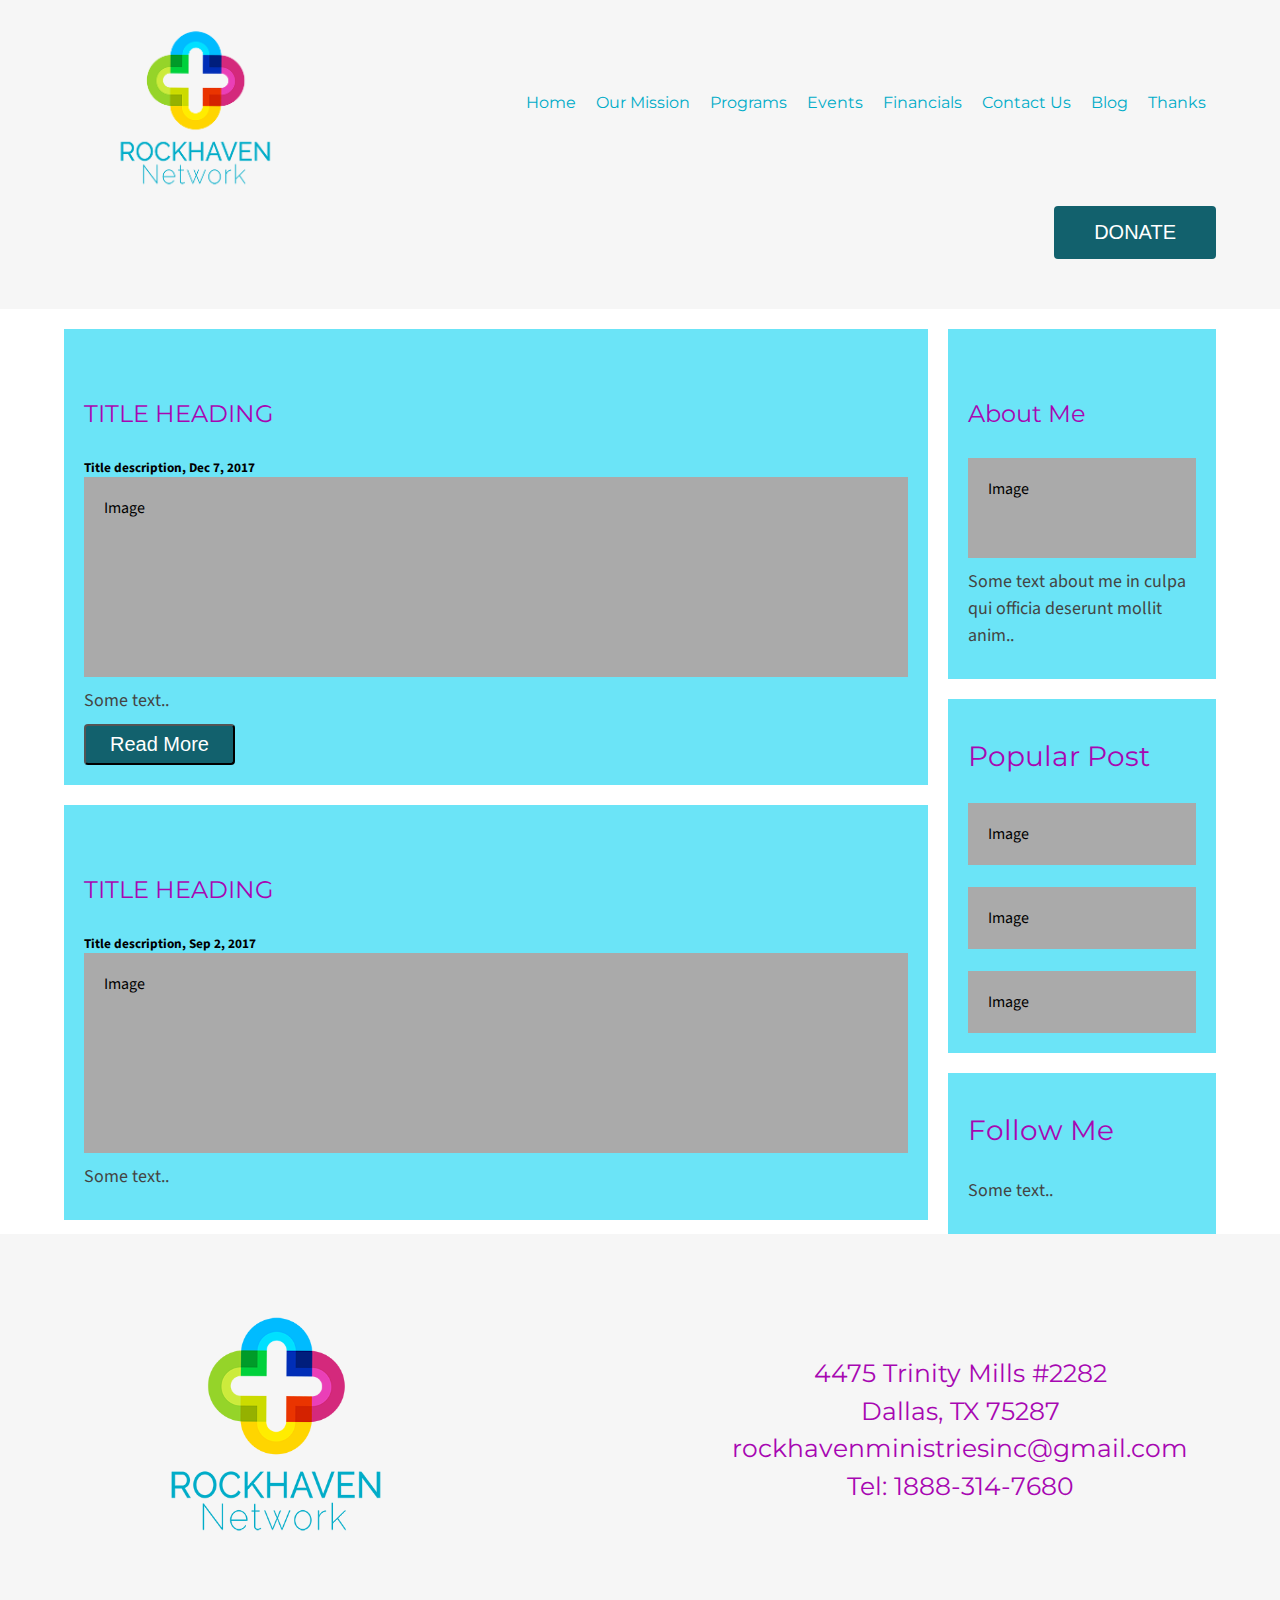
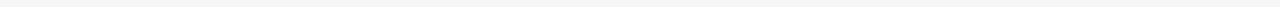
==== blog/index.html @ 4eefb665 "several edits" ====
<!DOCTYPE html>
<html lang="en">
<head>
    <meta charset="UTF-8">
    <meta name="viewport" content="width=device-width, initial-scale=1.0">
    <title>Rockhaven Blog</title>
    <link rel="stylesheet" href="../main.css">
    <link rel="stylesheet" href="https://use.fontawesome.com/releases/v5.5.0/css/all.css" integrity="sha384-B4dIYHKNBt8Bc12p+WXckhzcICo0wtJAoU8YZTY5qE0Id1GSseTk6S+L3BlXeVIU" crossorigin="anonymous">
</head>

<body>
  <header>
    <div class="wrapper">
        <div class="flex-header">

        
                 <img src="../img/rockhaven-logo.png" alt="Rockhaven Ministries Logo">
            
            
                 <nav>
                     <ul class="menu">
                            <li><a href="../index.html">Home</a></li>
                            <div class="dropdown">
                                <li><a href="../mission.html">Our Mission</a></li>
                            <div class="dropdown-content">
                                <a href="../team.html">Our Team</a>
                            </div>
                           </div>
                            <li><a href="../programs.html">Programs</a></li>
                            <li><a href="../events.html">Events</a></li>
                            <li><a href="../financials.html">Financials</a></li>
                            <li><a href="../contact.html">Contact Us</a></li>
                            <li><a href="">Blog</a></li>
                            <li><a href="">Thanks</a></li>
                    </ul>
                </nav>
              
     </div>
            <div class="donate-btn">
                <button class="header-btn">Donate</button>
            </div>
    </div>
  </header>

  <main class="wrapper">
      
    <div class="row">
        <div class="leftcolumn">
          <div class="card">
            <h2>TITLE HEADING</h2>
            <h5>Title description, Dec 7, 2017</h5>
            <div class="fakeimg" style="height:200px;">Image</div>
            <p>Some text..</p>
           <a href="blog.html"><button class="small-btn">Read More</button></a>
          </div>
          <div class="card">
            <h2>TITLE HEADING</h2>
            <h5>Title description, Sep 2, 2017</h5>
            <div class="fakeimg" style="height:200px;">Image</div>
            <p>Some text..</p>
          </div>
        </div>
        <div class="rightcolumn">
          <div class="card">
            <h2>About Me</h2>
            <div class="fakeimg" style="height:100px;">Image</div>
            <p>Some text about me in culpa qui officia deserunt mollit anim..</p>
          </div>
          <div class="card">
            <h3>Popular Post</h3>
            <div class="fakeimg">Image</div><br>
            <div class="fakeimg">Image</div><br>
            <div class="fakeimg">Image</div>
          </div>
          <div class="card">
            <h3>Follow Me</h3>
            <p>Some text..</p>
          </div>
        </div>
      </div>

  </main>

  <footer>
    <div class="wrapper">
        <div class="footer-wrap">
   

     <div class="footer-flex">
         <img src="../img/rockhaven-logo.png" alt="Rockhaven logo">
    </div>

    <div class="footer-flex">
        <ul>
          <li><a href="https://twitter.com/RockhavenMIn" target="_blank"><i class="fab fa-twitter"></i></a></li>
          <li><a href="" target="_blank"><i class="fab fa-facebook-f"></i></a></li>
          <li><a href="" target="_blank"><i class="fab fa-instagram"></i></a></li>
        </ul>
     </div>

    <div class="footer-flex">
     <address>
        <p>4475 Trinity Mills #2282<br>Dallas,  TX 75287<br>
        <a href="mailto:rockhavenministriesinc@gmail.com">rockhavenministriesinc@gmail.com</a><br>
        <a href="tel:+18883147680">Tel: 1888-314-7680</a></p>
      </address>
      </div>
    </div>
</div>
    </footer>

     
</body>
</html>
---- main.css ----
@import url('https://fonts.googleapis.com/css2?family=Montserrat:ital,wght@0,600;0,800;1,400&display=swap');
@import url('https://fonts.googleapis.com/css2?family=Source+Sans+Pro:wght@300;400&display=swap');

* {
    padding: 0;
    margin: 0;
    box-sizing: border-box;
}

html {
    font-size: 16px;
}

body {
    font-family: 'Source Sans Pro', sans-serif;
}


h1, h2, h3 {
    color: #a707b2;
    margin: 20px 0 30px;
    font-family: 'Montserrat', sans-serif; 
    font-weight: 400;
}

h1 {
    font-size: 2rem;
}

h2 {
    margin-top: 50px;
}

h3 {
    font-size: 1.75rem;
}

p {
    line-height: 150%;
    margin: 10px 0;
    color: #444444;
}

img {
    max-width: 100%;
    height: auto;
}

.main {
    padding: 50px 0 90px;
}

.wrapper {
    width: 90%;
    margin: 0 auto;
    max-width: 1200px;
}

/***********************
        HEADER 
************************/
header {
    background-color: #f6f6f6;
    padding-bottom: 50px;
}

nav {
   text-align: center;
}

nav ul, .image-gallery ul {
    list-style-type: none;
}

li {
    margin-bottom: 7px;
}

nav a {
    color: #00acc8;
    text-decoration: none;
    font-family: 'Montserrat', sans-serif; 
}

nav a:hover, footer a:hover {
    color: #12616d;
}

.dropdown-content {
    display: none;
    margin: 5px 0;
}

.dropdown:hover .dropdown-content {
    display: block;
    background-color: white;
    padding: 5px;
  
}

.menu {
    padding-top: 30px;
}


header img {
    width: 250px;
}

.flex-header {
    display: flex;
    flex-direction: column;
    align-items: center;
    justify-content: center;
}


.text-color  {
    color: #00acc8;
}

.banner img {
    margin: 0;
    width: 100%;
   
}

button {
    text-decoration: none;
    background-color: #12616d;
    color: white;
    display: inline-block;
    padding: 0.35em 1.2em;
    font-size: 2.25rem;
    margin-top: 30px;
    outline: none;
    border-radius: 4px;
}

.header-btn {
    font-size: 1.25rem;
    padding: .25em .75em;
    border: none;
    /*box-shadow: 0 20px 30px 0 rgba(0,0,0,.1);
    box-shadow: 0 5px 25px 0 rgba(0,0,0,.25);*/
}

.button, .donate-btn {
    text-align: center;
}

/***************************
    MAIN SECTION 
****************************/

.img1 img {
    border: 2px solid #a707b2;
    margin: 20px 0;
}

.featured-stories figcaption {
    font-size: 1.25rem;
}

.featured-stories h3 {
    margin: 20px 0 15px;
}

.date {
    color: #a707b2;
    margin-top: 0;
    font-size: 1rem;
    font-style: italic;
}

.donate-btn {
    padding: 30px 0;
}

.cta {
    background-color: #12616d;
    padding: 150px 0;
    color: white;
    font-size: 2.25rem;
    text-transform: uppercase;   
}

.cta button {
    box-shadow: none;
}

.cta p {
    width: 90%;
    text-align: center;
    margin: auto;
    color: white;
    font-family: 'Montserrat', sans-serif; 
}

.image-gallery {
    width: 100%;
}

/***********************
FOOTER SECTION 
************************/

footer {
    padding: 40px 0;
    text-align: center;
    background-color: #f6f6f6;
}

footer ul li {
    display: inline;
    font-size: 2.5em;
  }
  
  footer i {
    margin: 10px 5px;
    padding: 5px;
    color: #12616d;
  }
   
  footer address {
      margin: 0;
      font-family: 'Montserrat', sans-serif; 
  }

  address p {
    color: #a707b2;
  }



/**********************
Mission Page
***********************/

.bullet-list {
    margin-top: 20px;
}

.extra-info {
    margin-top: 40px;
}

.mission-btn {
    text-decoration: none;
    display: inline-block;
    padding: 0.35em 1.2em;
    font-size: 1.25rem;
    margin: 0;
}

 .rh-vision {
     font-weight: bold;
 }



/********************
Contact Page 
********************/

 address, address a, figcaption {
     color: #a707b2;
     font-style: normal;
     text-decoration: none;
     font-size: 1.25rem;
 }

 address p {
     margin: 50px 0 30px;
 }


 .contact-main {
     text-align: center;
 }

 .cathy-headshot img {
     border: 2px solid #f39dd9;
     
 }

 figcaption {
     margin-top: 10px;
 }

 /**********************************
 PROGRAMS PAGE
 ***********************************/
.small-btn {
    display: inline-block;
    padding: 0.35em 1.2em;
    font-size: 1.25rem;
    margin: 0;
}

/************************************
EVENTS
**************************************/

.event-pics {
    margin-top: 60px;
}

.event-pics img {
    margin: 20px 0;
}


/*****************************************
OUR TEAM 
******************************************/
.board-members, .names {
    text-align: center;
}

.board-members ul {
    list-style-position: inside;
}

.board-member-heading {
    font-size: 2rem;
}

.team-name {
    font-size: 1.625rem;
    color: #00acc8;
    font-weight: bold;
    display: inline-block;
    text-align: left;
}


.team {
    padding: 50px 0 100px;
}

.p2 {
    margin-top: 30px;
}


 /* ================================================================
      DESKTOP MEDIA QUERY
  ====================================================================*/
  
  @media only screen and (min-width: 1200px) {

    /*****************************
            HEADER 
    ******************************/
 
   .flex-header {
        display: flex;
        flex-direction: row;
        justify-content: space-between;
    }

    header img {
        margin: 0;
        width: 250px;
    }


  .header-btn {
        text-decoration: none;
        padding: 0.75em 2em;
        font-size: 1.25rem;
        margin: 0;
    }

    .menu {
        padding: 0;
    }
  
    .donate-btn {
        text-align: right;
        padding: 0;
    }

    .donate-btn button {
        text-transform: uppercase;
    }
    
    nav {
        display: flex;
        align-items: center;
    }

   nav ul {
        display: flex;
    }

    nav li {
        margin: 0 10px;
    } 

    /************************
     MAIN SECTION 
     ************************/

    .main-content {
        display: flex;
        margin: 40px 0 70px;
    }

    .main-text {
        width: 30%;
    }

    .featured-stories {
        width: 30%;
    }

    .img1 {
        display: flex;
        width: 30%;
        margin: 0 50px;
    }

    .img1 img {
        display: block;
    }

    .cta {
        padding: 150px 0;
    }

    .cta p {
        font-size: 3rem;
    }

    /****************************
    HOMEPAGE IMAGE GALLERY
    ***************************/


   .image-gallery {
       margin-bottom: 30px;
   }

    /****************************
    FOOTER
    ****************************/
    .footer-wrap {
        display: flex;
        justify-content: space-around;
        align-items: center;
     }

    
    footer ul li i {
        margin: 20px;
        padding: 0;
    }

    footer img {
        margin-right: 30px;
        width: 350px;
    }

    footer p {
        margin-left: 30px;
    }

    /************************
    CONTACT PAGE 
    ************************/

    .contact-info {
        display: flex;
        justify-content: space-around;
    }

    .contact-main h1 {
        margin: 40px 0 50px;
        font-size: 2.375rem;
    }

     address p, address a, figcaption {
         font-size: 1.562rem;
     }

     .address-logo img {
         width: 350px;
     }

     .mission-content, .flex {
         display: flex;
         margin-top: 50px;
     }

     .col-1, .col-2 {
         width: 50%;
     }

     .col-1 {
         margin-right: 40px;
     }

     p {
         font-size: 1.125rem;
     }

     .wrap {
         width: 80%;
     }
    
     

    /*BLOG PAGE*/

    /* Create two unequal columns that floats next to each other */
/* Left column */
.leftcolumn {
    float: left;
    width: 75%;
  }
  
  /* Right column */
  .rightcolumn {
    float: left;
    width: 25%;
    padding-left: 20px;
  }
  
  /* Fake image */
  .fakeimg {
    background-color: #aaa;
    width: 100%;
    padding: 20px;
  }
  
  /* Add a card effect for articles */
  .card {
    background-color: white;
    padding: 20px;
    margin-top: 20px;
  }
  
  /* Clear floats after the columns */
  .row:after {
    content: "";
    display: table;
    clear: both;
  }

  .card {
      background-color: #6be4f7;
  }
   
  }
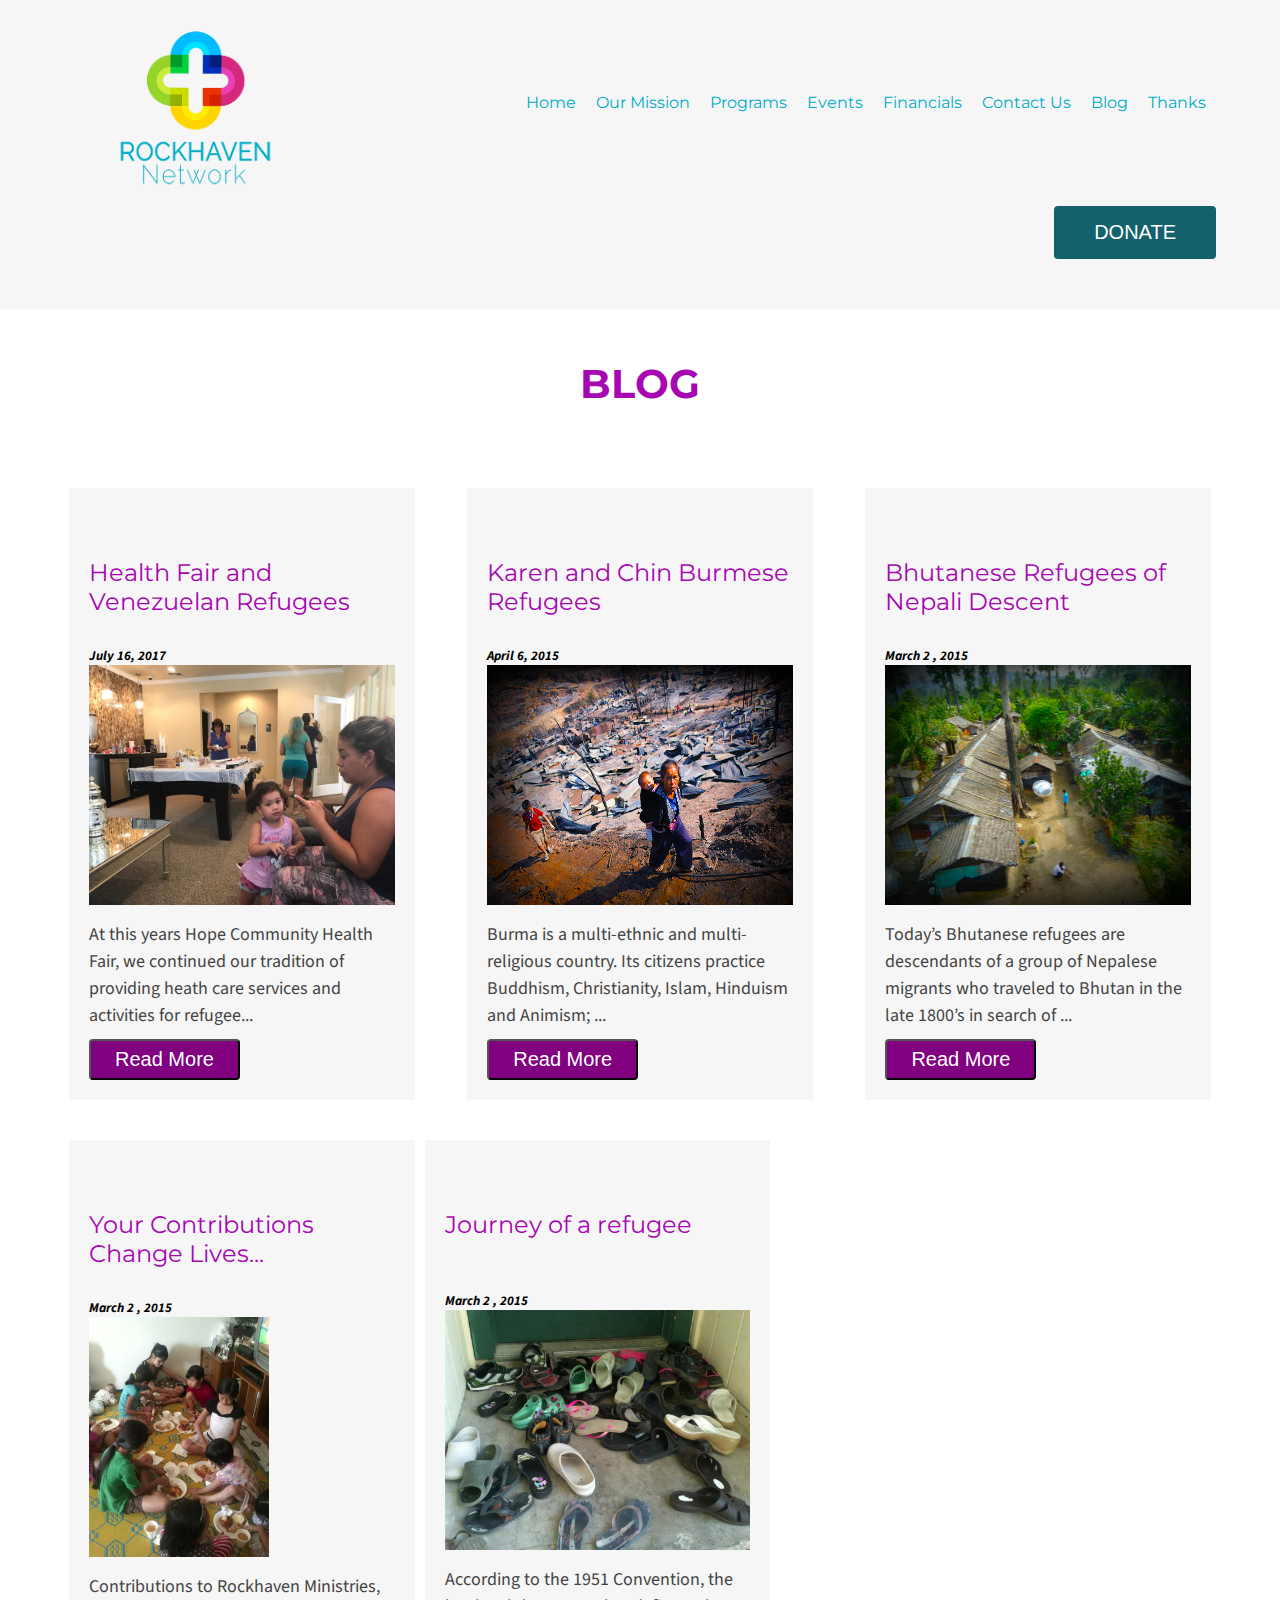
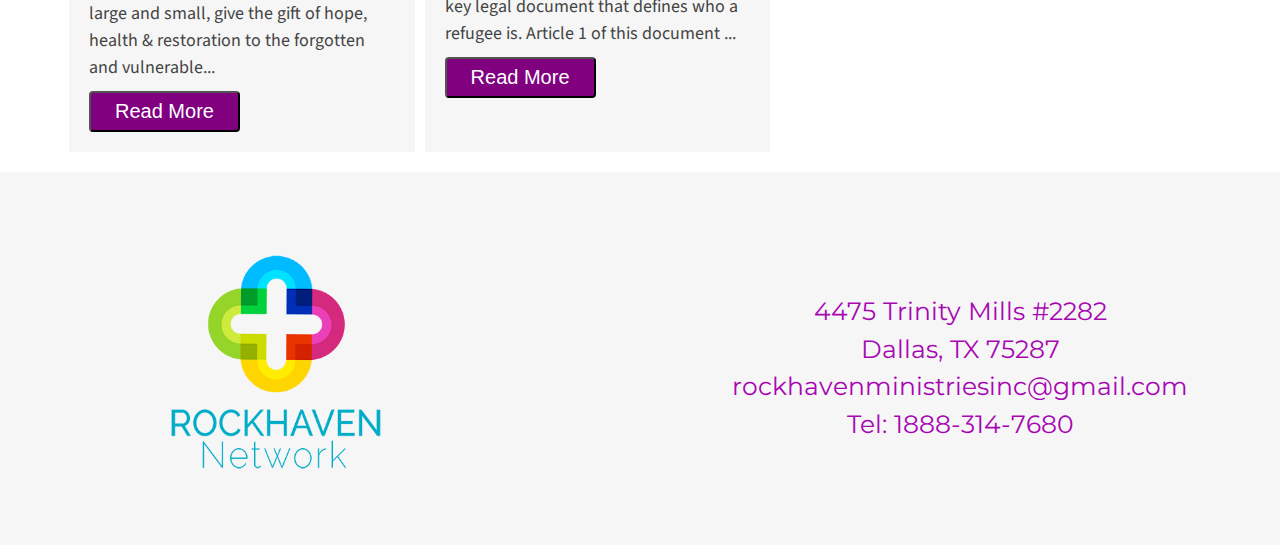
==== commit c751b61e: "updated cta section and blog page" ====
--- a/blog/index.html
+++ b/blog/index.html
@@ -30,8 +30,8 @@
                             <li><a href="../events.html">Events</a></li>
                             <li><a href="../financials.html">Financials</a></li>
                             <li><a href="../contact.html">Contact Us</a></li>
-                            <li><a href="">Blog</a></li>
-                            <li><a href="">Thanks</a></li>
+                            <li><a href="index.html">Blog</a></li>
+                            <li><a href="../thanks.html">Thanks</a></li>
                     </ul>
                 </nav>
               
@@ -42,43 +42,63 @@
     </div>
   </header>
 
-  <main class="wrapper">
+  <main class="blog">
+
+    <div class="blog-banner">
+         <h1>BLOG</h1>
+   </div>
       
-    <div class="row">
-        <div class="leftcolumn">
+    <div class="wrapper row1">
+        
           <div class="card">
-            <h2>TITLE HEADING</h2>
-            <h5>Title description, Dec 7, 2017</h5>
-            <div class="fakeimg" style="height:200px;">Image</div>
-            <p>Some text..</p>
-           <a href="blog.html"><button class="small-btn">Read More</button></a>
+            <h2>Health Fair and Venezuelan Refugees</h2>
+            <h5>July 16, 2017</h5>
+            <img src="../img/girl-pic.jpg" alt="">
+            <p>At this years Hope Community Health Fair, we continued our tradition of providing heath care services and activities for refugee...</p>
+           <a href="first-entry.html"><button class="small-btn">Read More</button></a>
           </div>
+
           <div class="card">
-            <h2>TITLE HEADING</h2>
-            <h5>Title description, Sep 2, 2017</h5>
-            <div class="fakeimg" style="height:200px;">Image</div>
-            <p>Some text..</p>
+            <h2>Karen and Chin Burmese Refugees </h2>
+            <h5>April 6, 2015</h5>
+            <img src="../img/new-pics/blog1.png" alt="">
+            <p>
+              Burma is a multi-ethnic and multi-religious country. Its citizens practice Buddhism, Christianity, Islam, Hinduism and Animism;
+              ...</p>
+              <a href="second-entry.html"><button class="small-btn">Read More</button></a>
           </div>
-        </div>
-        <div class="rightcolumn">
+
           <div class="card">
-            <h2>About Me</h2>
-            <div class="fakeimg" style="height:100px;">Image</div>
-            <p>Some text about me in culpa qui officia deserunt mollit anim..</p>
+            <h2>Bhutanese Refugees of Nepali Descent</h2>
+            <h5>March 2 , 2015</h5>
+            <img src="../img/new-pics/blog2.png" alt="">
+            <p>Today’s Bhutanese refugees are descendants of a group of Nepalese migrants who traveled to Bhutan in the late 1800’s in search of ...</p>
+           <a href="third-entry.html"><button class="small-btn">Read More</button></a>
           </div>
-          <div class="card">
-            <h3>Popular Post</h3>
-            <div class="fakeimg">Image</div><br>
-            <div class="fakeimg">Image</div><br>
-            <div class="fakeimg">Image</div>
-          </div>
-          <div class="card">
-            <h3>Follow Me</h3>
-            <p>Some text..</p>
-          </div>
-        </div>
+    </div>
+    <div class=" wrapper row2">
+
+      <div class="card">
+        <h2>Your Contributions Change Lives...</h2>
+        <h5>March 2 , 2015</h5>
+        <img src="../img/new-pics/blog3.jpg" alt="">
+        <p>Contributions to Rockhaven Ministries, large and small, give the gift of hope, health & restoration to the forgotten  and vulnerable...</p>
+       <a href="fourth-entry.html"><button class="small-btn">Read More</button></a>
       </div>
+    
 
+    <div class="card">
+      <h2>Journey of a refugee</h2><br>
+      <h5>March 2 , 2015</h5>
+      <img src="../img/new-pics/blog4.jpg" alt="">
+       <p>According to the 1951 Convention, the key legal document that defines who a refugee is. Article 1 of this document
+       ...</p>
+     <a href="fifth-entry.html"><button class="small-btn">Read More</button></a>
+    </div>
+  
+    </div>
+       
+      
   </main>
 
   <footer>
--- a/main.css
+++ b/main.css
@@ -33,6 +33,10 @@
 
 h3 {
     font-size: 1.75rem;
+}
+
+h4 {
+    font-size: 1.25rem;
 }
 
 p {
@@ -68,7 +72,7 @@
    text-align: center;
 }
 
-nav ul, .image-gallery ul {
+nav ul, .image-gallery ul, .sponsors ul {
     list-style-type: none;
 }
 
@@ -140,6 +144,7 @@
 .header-btn {
     font-size: 1.25rem;
     padding: .25em .75em;
+    
     border: none;
     /*box-shadow: 0 20px 30px 0 rgba(0,0,0,.1);
     box-shadow: 0 5px 25px 0 rgba(0,0,0,.25);*/
@@ -178,27 +183,78 @@
 }
 
 .cta {
-    background-color: #12616d;
-    padding: 150px 0;
-    color: white;
-    font-size: 2.25rem;
-    text-transform: uppercase;   
-}
-
-.cta button {
-    box-shadow: none;
-}
+    position: relative;
+    padding: 200px 0;
+    margin: 50px 0;
+}
+
+.cta::before {
+    content: "";
+    position: absolute;
+    top: 0px;
+    right: 0px;
+    bottom: 0px;
+    left: 0px;
+    background-image: url("img/artboard.png");
+    background-repeat: no-repeat;
+    background-position: center;
+    background-size: cover;
+    opacity: 0.6;
+}
+
+.cta-btn {
+    border: 2px solid white;
+    position: relative;
+    background-color: white;
+    color: #00acc8;
+    top: 60px;
+    text-transform: uppercase;
+    right: 0px;
+    font-weight: bold;
+}
+
 
 .cta p {
     width: 90%;
-    text-align: center;
     margin: auto;
     color: white;
     font-family: 'Montserrat', sans-serif; 
-}
-
-.image-gallery {
-    width: 100%;
+    position: relative;
+    font-size: 2.25rem;
+    text-transform: uppercase;  
+    text-align: center; 
+    top: -100px;
+    width: 40%;
+    font-weight: bolder;
+    border-radius: 4px;
+}
+
+.cta-area {
+    text-align: center;
+}
+
+.sponsors {
+    background-color: #a707b2;
+    padding-top: 20px;
+    margin-top: 70px;
+}
+
+.sponsors h2 {
+    text-align: center;
+    margin: 10px 0 0;
+    color: white;
+    position: relative;
+}
+
+
+.sponsors ul {
+    margin-top: 60px;
+    text-align: center;
+}
+
+
+.img-bg {
+    background-color: white;
 }
 
 /***********************
@@ -343,10 +399,55 @@
     margin-top: 30px;
 }
 
+/*****************************************
+BLOG PAGE
+*****************************************/
+
+.card {
+    background-color: #f6f6f6;
+    padding: 20px;
+    margin: 20px 5px;
+  }
+
+  .card img {
+     height: 240px;
+  }
+
+
+  .blog-banner-text {
+     
+      width: 50%;
+  }
+
+  .blog-banner h1 {
+      text-align: center;
+      margin-top: 0;
+      font-size: 2.5rem;
+      padding: 50px 0 30px;
+      font-weight: bold;
+  }
+
+
+  .card h5 {
+      font-style: italic;
+  }
+   
+  .card button {
+      background-color: purple;
+  }
+
+  .blog5-list {
+      margin-left: 60px;
+  }
+
+  .bold {
+      font-weight: bold;
+  }
+
 
  /* ================================================================
       DESKTOP MEDIA QUERY
-  ====================================================================*/
+  ===================================================================*/
   
   @media only screen and (min-width: 1200px) {
 
@@ -405,7 +506,7 @@
 
     .main-content {
         display: flex;
-        margin: 40px 0 70px;
+        margin: 40px 0 0;
     }
 
     .main-text {
@@ -427,12 +528,21 @@
     }
 
     .cta {
-        padding: 150px 0;
+        margin: 10px 0 60px;
     }
 
     .cta p {
         font-size: 3rem;
     }
+
+
+    .sponsors h2 {
+        font-size: 1.875rem;
+    }
+
+    .sponsors li {
+        display: inline;
+     }
 
     /****************************
     HOMEPAGE IMAGE GALLERY
@@ -514,45 +624,23 @@
 
     /*BLOG PAGE*/
 
-    /* Create two unequal columns that floats next to each other */
-/* Left column */
-.leftcolumn {
-    float: left;
-    width: 75%;
-  }
+ 
+  /* Add a card effect for articles */
+
+  .row1 {
+      display: flex;
+      justify-content: space-between;
+  }
+
+  .row2 {
+      display: flex;
+  }
+
+  .card {
+    width: 30%;
+  }
+
   
-  /* Right column */
-  .rightcolumn {
-    float: left;
-    width: 25%;
-    padding-left: 20px;
-  }
-  
-  /* Fake image */
-  .fakeimg {
-    background-color: #aaa;
-    width: 100%;
-    padding: 20px;
-  }
-  
-  /* Add a card effect for articles */
-  .card {
-    background-color: white;
-    padding: 20px;
-    margin-top: 20px;
-  }
-  
-  /* Clear floats after the columns */
-  .row:after {
-    content: "";
-    display: table;
-    clear: both;
-  }
-
-  .card {
-      background-color: #6be4f7;
-  }
-   
   }
 
 
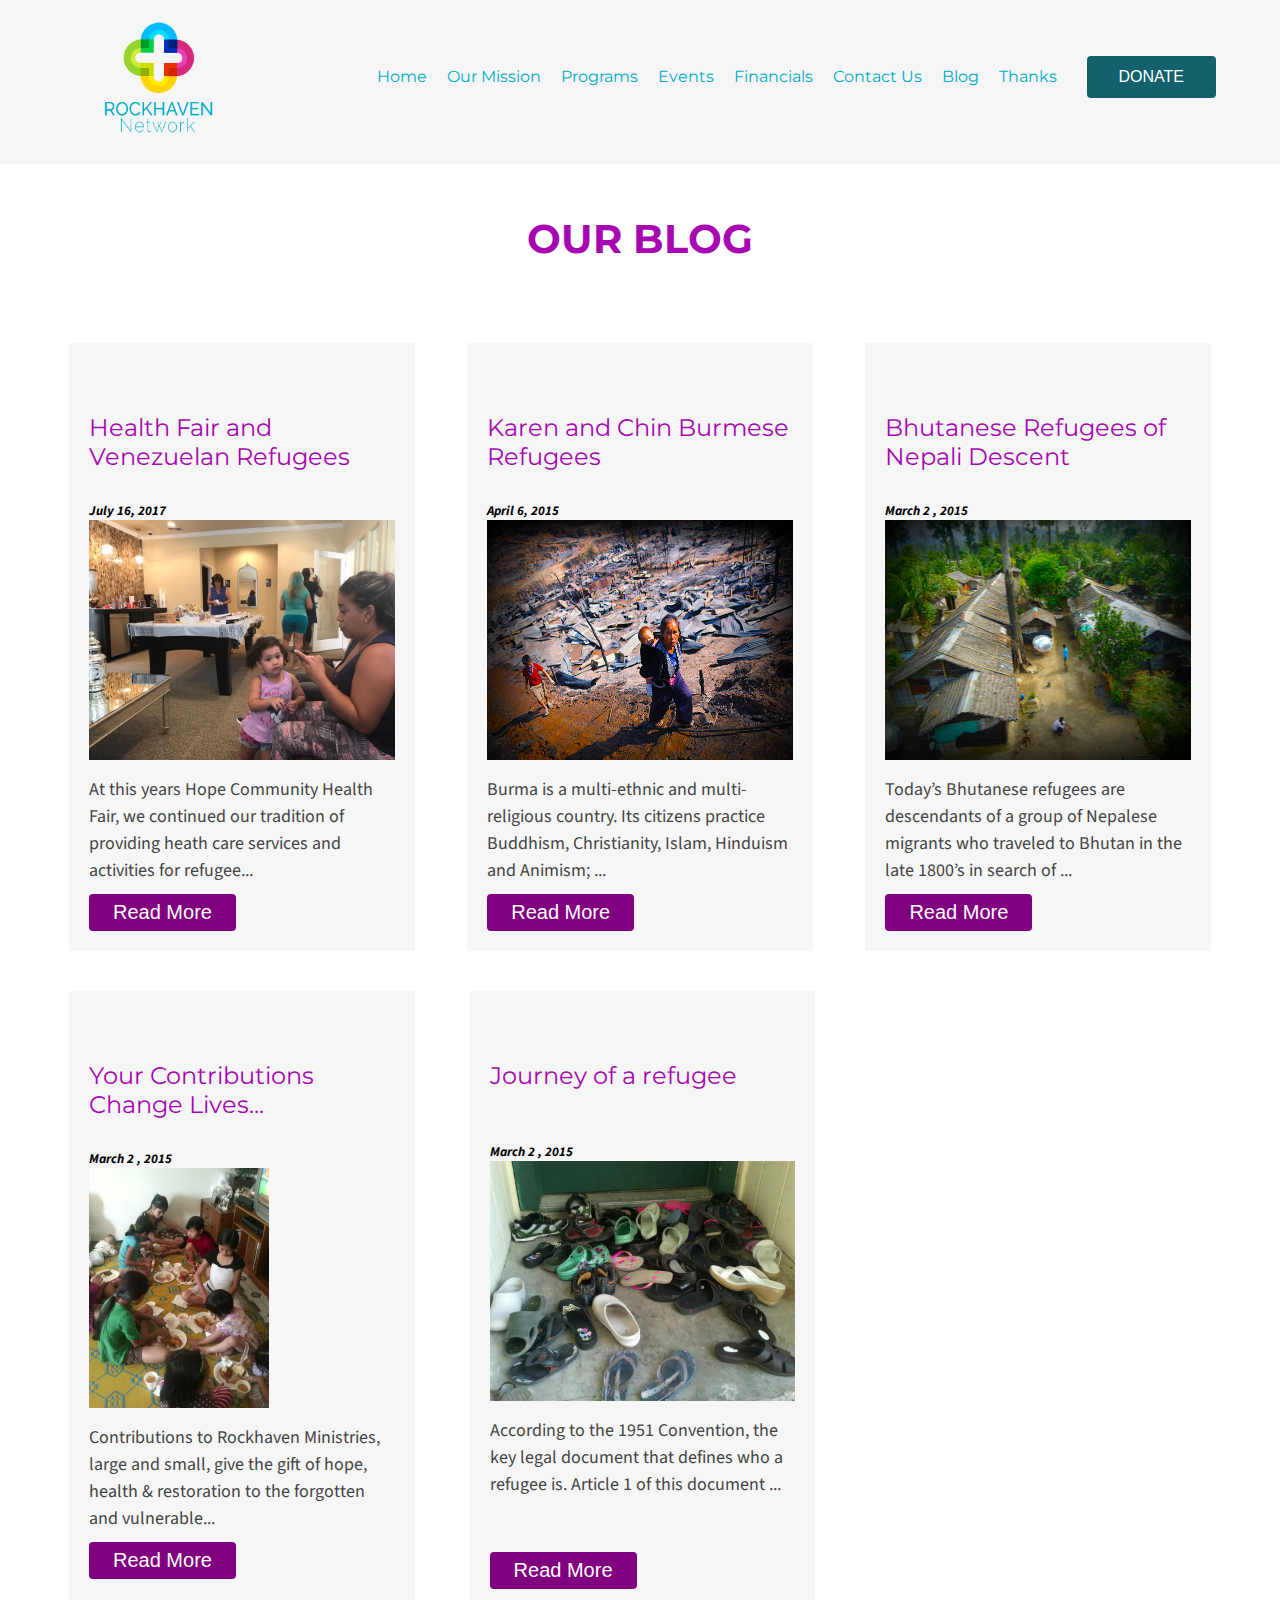
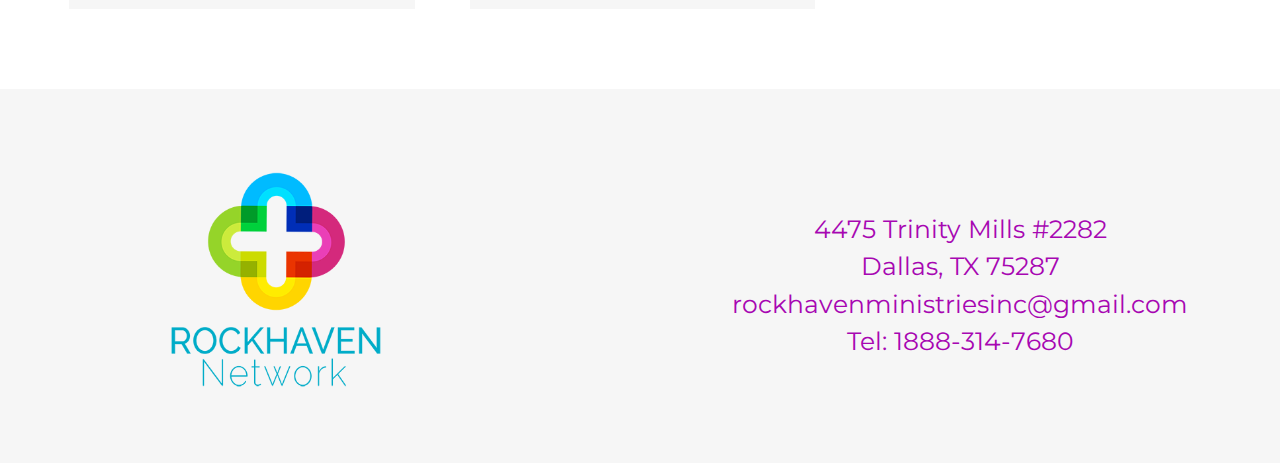
==== commit 9d66b62b: "updated image gallery and added hover effects" ====
--- a/blog/index.html
+++ b/blog/index.html
@@ -14,7 +14,7 @@
         <div class="flex-header">
 
         
-                 <img src="../img/rockhaven-logo.png" alt="Rockhaven Ministries Logo">
+                 <a href="../index.html"><img src="../img/rockhaven-logo.png" alt="Rockhaven Ministries Logo"></a>
             
             
                  <nav>
@@ -30,23 +30,25 @@
                             <li><a href="../events.html">Events</a></li>
                             <li><a href="../financials.html">Financials</a></li>
                             <li><a href="../contact.html">Contact Us</a></li>
-                            <li><a href="index.html">Blog</a></li>
+                            <li><a href="../blog/index.html">Blog</a></li>
                             <li><a href="../thanks.html">Thanks</a></li>
                     </ul>
                 </nav>
               
-     </div>
+     
             <div class="donate-btn">
-                <button class="header-btn">Donate</button>
+               <a href="https://www.paypal.com/donate?hosted_button_id=6KUS83YY49LQ8" target="_blank"><button class="header-btn">Donate</button></a> 
+            </div>
             </div>
     </div>
   </header>
 
+
+
   <main class="blog">
-
-    <div class="blog-banner">
-         <h1>BLOG</h1>
-   </div>
+      <div class="blog-banner">
+         <h1>OUR BLOG</h1>
+    </div>
       
     <div class="wrapper row1">
         
@@ -87,19 +89,22 @@
       </div>
     
 
-    <div class="card">
+    <div class="card fifth-card">
       <h2>Journey of a refugee</h2><br>
       <h5>March 2 , 2015</h5>
       <img src="../img/new-pics/blog4.jpg" alt="">
        <p>According to the 1951 Convention, the key legal document that defines who a refugee is. Article 1 of this document
        ...</p>
+       <br>
+       <br>
+
      <a href="fifth-entry.html"><button class="small-btn">Read More</button></a>
     </div>
   
-    </div>
-       
-      
+    </div>  
   </main>
+
+
 
   <footer>
     <div class="wrapper">
--- a/main.css
+++ b/main.css
@@ -65,7 +65,7 @@
 ************************/
 header {
     background-color: #f6f6f6;
-    padding-bottom: 50px;
+    padding-bottom: 10px;
 }
 
 nav {
@@ -108,7 +108,7 @@
 
 
 header img {
-    width: 250px;
+   width: 150px;
 }
 
 .flex-header {
@@ -144,10 +144,14 @@
 .header-btn {
     font-size: 1.25rem;
     padding: .25em .75em;
-    
-    border: none;
-    /*box-shadow: 0 20px 30px 0 rgba(0,0,0,.1);
-    box-shadow: 0 5px 25px 0 rgba(0,0,0,.25);*/
+     border: none;
+}
+
+.header-btn:hover {
+    cursor: pointer;
+    background-color: #ffec00;
+    color: #026675;
+    font-weight: bold;
 }
 
 .button, .donate-btn {
@@ -181,6 +185,7 @@
 .donate-btn {
     padding: 30px 0;
 }
+
 
 .cta {
     position: relative;
@@ -211,6 +216,13 @@
     text-transform: uppercase;
     right: 0px;
     font-weight: bold;
+}
+
+.cta-btn:hover {
+    cursor: pointer;
+    background-color: #00acc8;
+    color: white;
+    border: none;
 }
 
 
@@ -277,6 +289,10 @@
     padding: 5px;
     color: #12616d;
   }
+
+  footer i:hover {
+      color: #a707b2;
+  }
    
   footer address {
       margin: 0;
@@ -434,6 +450,12 @@
    
   .card button {
       background-color: purple;
+      border: none;
+  }
+
+  .card button:hover {
+      background-color: #12616d;
+      cursor: pointer;
   }
 
   .blog5-list {
@@ -444,6 +466,9 @@
       font-weight: bold;
   }
 
+  article, .blog {
+      margin-bottom: 60px;
+  }
 
  /* ================================================================
       DESKTOP MEDIA QUERY
@@ -458,20 +483,19 @@
    .flex-header {
         display: flex;
         flex-direction: row;
-        justify-content: space-between;
     }
 
     header img {
         margin: 0;
-        width: 250px;
+        width: 180px;
     }
 
 
   .header-btn {
         text-decoration: none;
         padding: 0.75em 2em;
-        font-size: 1.25rem;
-        margin: 0;
+        font-size: 1rem;
+        margin: 0 0 0 20px;
     }
 
     .menu {
@@ -489,7 +513,8 @@
     
     nav {
         display: flex;
-        align-items: center;
+        flex-grow: 1;
+        justify-content: flex-end;
     }
 
    nav ul {
@@ -499,6 +524,7 @@
     nav li {
         margin: 0 10px;
     } 
+
 
     /************************
      MAIN SECTION 
@@ -552,6 +578,13 @@
    .image-gallery {
        margin-bottom: 30px;
    }
+
+  .img-col {
+      width: 33.3%;
+     margin: 5px;
+  }
+
+
 
     /****************************
     FOOTER
@@ -620,7 +653,9 @@
          width: 80%;
      }
     
-     
+     .mission-content .col-1 {
+         margin-right: 60px;
+     }
 
     /*BLOG PAGE*/
 
@@ -634,12 +669,17 @@
 
   .row2 {
       display: flex;
+      
   }
 
   .card {
     width: 30%;
   }
 
+ .fifth-card {
+      margin-left: 50px;
+    
+  }
   
   }
 
